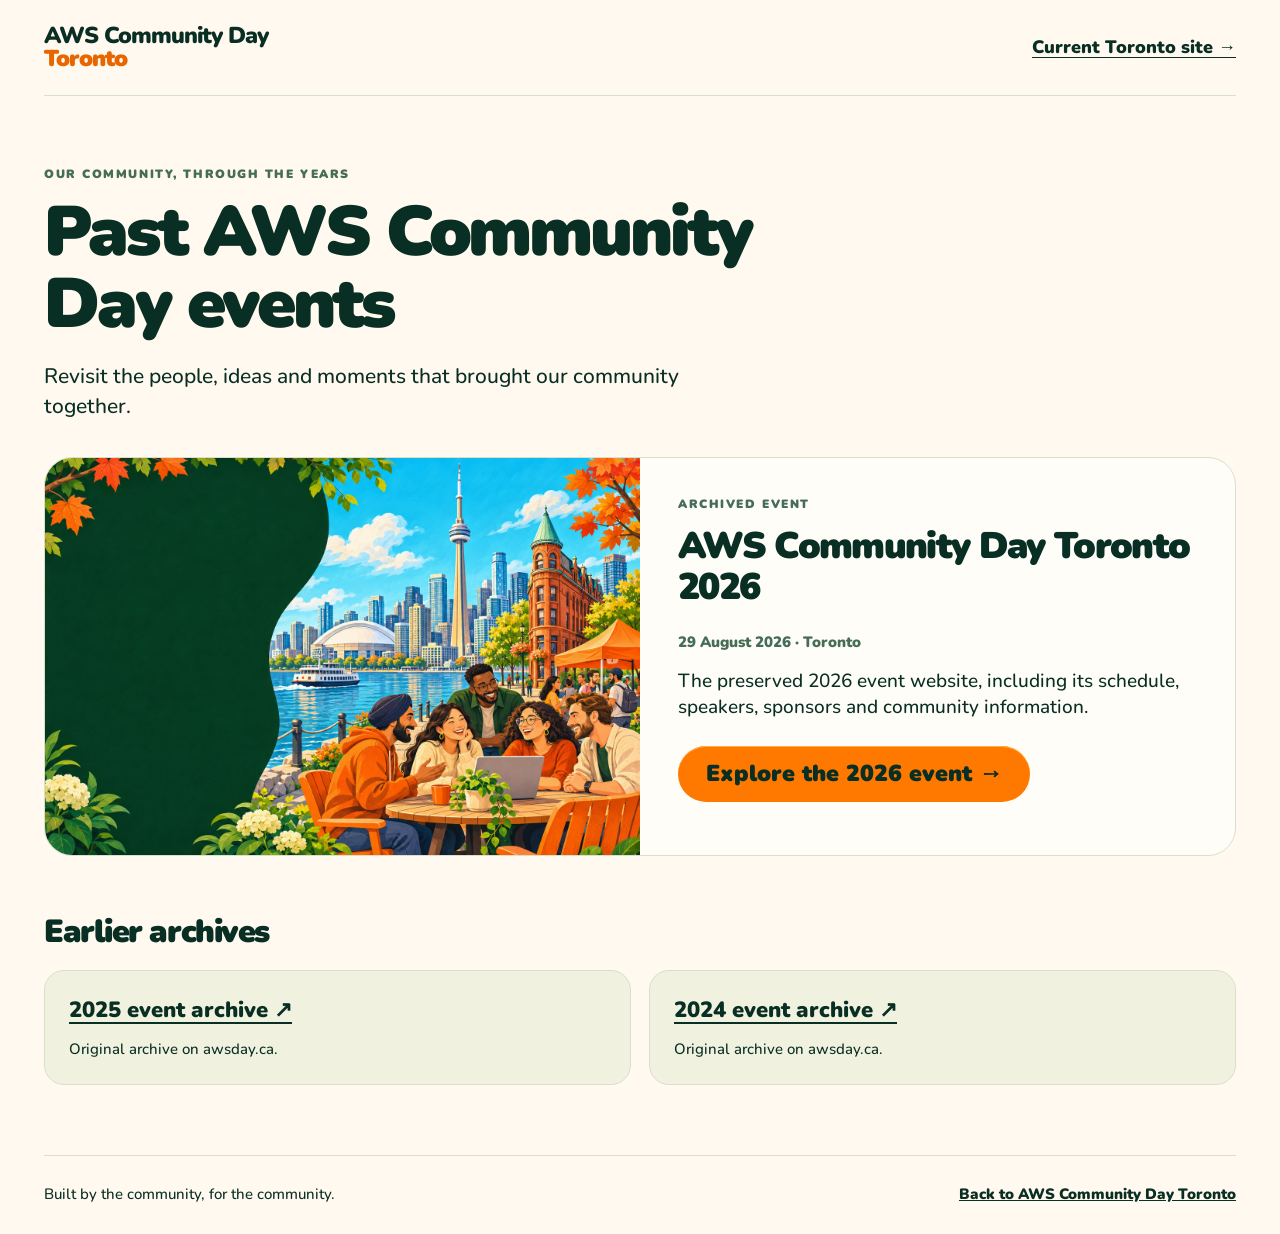
==== past-events/index.html @ c648989a "Archive Toronto 2026 event website and add past events navigation" ====
<!doctype html>
<html lang="en-CA">
<head>
<meta charset="utf-8"><meta name="viewport" content="width=device-width,initial-scale=1">
<title>Past AWS Community Day events | Toronto</title>
<meta name="description" content="Explore past AWS Community Day events, including the archived Toronto 2026 event website, schedule, speakers and sponsors.">
<link rel="canonical" href="https://toronto.awsday.ca/past-events/">
<link rel="icon" href="../favicon.svg" type="image/svg+xml"><link rel="stylesheet" href="../styles.css">
<style>
.archive-header{display:flex;justify-content:space-between;align-items:center;gap:24px;padding:25px 0;border-bottom:1px solid #d8dfcb}.archive-header a{font-weight:900;text-underline-offset:4px}.archive-heading{padding:70px 0 36px;max-width:800px}.archive-heading h1{font-size:clamp(40px,6vw,70px);margin:14px 0 22px}.archive-heading p{font-size:21px;max-width:650px}.archive-feature{display:grid;grid-template-columns:1fr 1fr;overflow:hidden;border:1px solid #d8dfcb;border-radius:28px;background:#fffdf8;margin:0 0 60px}.archive-feature img{width:100%;height:100%;min-height:320px;object-fit:cover;object-position:75% center}.archive-feature-copy{padding:38px}.archive-feature h2{font-size:37px;line-height:1.1;margin:12px 0 20px}.archive-feature p{font-size:19px;margin:14px 0 25px}.archive-date{font-size:15px;font-weight:900;color:#466d55}.archive-older{margin-bottom:70px}.archive-older h2{font-size:32px;margin-bottom:22px}.archive-older ul{list-style:none;padding:0;display:grid;grid-template-columns:1fr 1fr;gap:18px}.archive-older li{padding:24px;border:1px solid #d8dfcb;border-radius:20px;background:#f0f2df}.archive-older a{font-size:22px;font-weight:900;text-underline-offset:5px}.archive-older p{font-size:15px;margin-top:12px}.archive-foot{padding:28px 0;border-top:1px solid #d8dfcb;display:flex;justify-content:space-between;gap:18px;flex-wrap:wrap;font-size:15px}.archive-foot a{font-weight:900}@media(max-width:760px){.archive-header{gap:16px}.archive-header .brand{font-size:16px}.archive-header>a:last-child{font-size:14px;text-align:right}.archive-heading{padding-top:42px}.archive-feature{grid-template-columns:1fr}.archive-feature img{height:240px;min-height:0}.archive-feature-copy{padding:27px}.archive-feature h2{font-size:32px}.archive-older ul{grid-template-columns:1fr}.archive-feature .button{font-size:18px;padding:15px 20px}}
</style></head>
<body><a class="skip-link" href="#main">Skip to content</a>
<header class="archive-header content-width"><a class="brand" href="../" aria-label="AWS Community Day Toronto home"><span>AWS Community Day<br><strong>Toronto</strong></span></a><a href="../">Current Toronto site &rarr;</a></header>
<main id="main" class="content-width"><div class="archive-heading"><span class="eyebrow">Our community, through the years</span><h1>Past AWS Community Day events</h1><p>Revisit the people, ideas and moments that brought our community together.</p></div>
<article class="archive-feature"><img src="../assets/hero.jpg" alt="Illustrated Toronto waterfront and cloud community" width="1536" height="1024"><div class="archive-feature-copy"><span class="eyebrow">Archived event</span><h2>AWS Community Day Toronto 2026</h2><span class="archive-date">29 August 2026 &middot; Toronto</span><p>The preserved 2026 event website, including its schedule, speakers, sponsors and community information.</p><a class="button" href="2026/">Explore the 2026 event &rarr;</a></div></article>
<section class="archive-older" aria-labelledby="earlier-title"><h2 id="earlier-title">Earlier archives</h2><ul><li><a href="https://awsday.ca/past-events/2025/index.html" target="_blank" rel="noopener noreferrer">2025 event archive &nearr;</a><p>Original archive on awsday.ca.</p></li><li><a href="https://awsday.ca/past-events/2024/index.html" target="_blank" rel="noopener noreferrer">2024 event archive &nearr;</a><p>Original archive on awsday.ca.</p></li></ul></section></main>
<footer class="archive-foot content-width"><span>Built by the community, for the community.</span><a href="../">Back to AWS Community Day Toronto</a></footer></body></html>
---- styles.css ----
@font-face{font-family:Nunito;src:url('assets/nunito-latin.woff2') format('woff2');font-weight:400 1000;font-display:swap}
:root{--cream:#fff9ef;--green:#073b29;--deep:#092e23;--orange:#ff7900;--ink:#12352b;--peach:#ffe1d0;--yellow:#fff0b8;--blue:#bdeafa;--lime:#e2edbf;--content:1240px;color-scheme:light}
*{box-sizing:border-box}html{scroll-behavior:smooth;scroll-padding-top:112px}body{margin:0;background:var(--cream);color:var(--deep);font:500 18px/1.45 Nunito,'Arial Rounded MT Bold',Arial,sans-serif;-webkit-font-smoothing:antialiased}button,a{-webkit-tap-highlight-color:transparent}button{font:inherit;color:inherit;cursor:pointer}a{color:inherit}button{border:0}button:disabled{cursor:default}a,button,summary{touch-action:manipulation}a:focus-visible,button:focus-visible,summary:focus-visible{outline:3px solid #087aaf;outline-offset:5px}a:hover{color:#ad4b00}.icon{width:25px;height:25px;flex-shrink:0;vertical-align:middle}.content-width{max-width:var(--content);margin-inline:auto;width:calc(100% - 88px)}h1,h2,h3,p{margin:0}h1,h2,h3{font-weight:1000;line-height:1.02;letter-spacing:-.045em}h2{font-size:clamp(34px,3.4vw,49px)}h3{font-size:32px}p{line-height:1.4}.skip-link{position:fixed;left:20px;top:-80px;background:var(--cream);padding:12px;z-index:99}.skip-link:focus{top:10px}
.site-header{position:sticky;top:0;z-index:20;background:rgba(255,249,239,.97);border-bottom:1px solid #e9e5d5;box-shadow:0 1px 0 #ffffff60}.header-inner{max-width:1440px;min-height:110px;margin:auto;display:flex;align-items:center;gap:26px;padding:17px 36px}.brand{display:flex;gap:12px;align-items:center;text-decoration:none;line-height:.98;font-weight:1000;font-size:23px;letter-spacing:-1px;flex-shrink:0}.brand strong{color:#e86600;font-weight:1000}.brand .brand-cloud{height:63px;width:69px;color:var(--orange);stroke-width:1.3}.desktop-nav{display:flex;align-items:center;gap:21px;margin-left:auto}.desktop-nav a,.desktop-nav button{font-size:15px;font-weight:900;white-space:nowrap;text-decoration:none;background:transparent;padding:10px 0}.desktop-nav button:hover{color:#ac4b00}.header-actions{display:flex;align-items:center;gap:20px}.button{display:inline-flex;align-items:center;justify-content:center;gap:15px;background:var(--orange);color:var(--deep);padding:14px 28px;border-radius:100px;font-weight:1000;font-size:23px;line-height:1.2;text-decoration:none;box-shadow:inset 0 1px 0 #ffb03c;transition:transform .18s,background .18s,box-shadow .18s}.button:hover{background:#ff920b;color:var(--deep);transform:translateY(-2px);box-shadow:0 6px 18px #d15c0020}.button-small{font-size:16px;padding:12px 20px;white-space:nowrap}.button-large{padding:16px 30px}.button .icon{stroke-width:2.5}.city-switch{display:flex;align-items:center;gap:6px;border:1px solid #c8cec4;box-shadow:0 2px 5px #183a2911;border-radius:12px;background:#fffdf8;font-size:14px;font-weight:900;padding:10px}.city-switch .icon{width:17px;height:17px}.city-switch:hover{background:#edf2e1}.menu-toggle{display:none;background:transparent;padding:10px}.mobile-nav{padding:10px 24px 20px;border-top:1px solid #e4e8da}.mobile-nav:not([hidden]){display:grid;grid-template-columns:repeat(3,1fr);gap:8px}.mobile-nav a,.mobile-nav button{padding:12px 8px;background:#f0f1df;border-radius:8px;text-decoration:none;text-align:center;font-weight:900;font-size:15px}
.hero{position:relative;isolation:isolate;min-height:625px;overflow:hidden;background:var(--green)}.hero-art{position:absolute;inset:0;width:100%;height:100%;object-fit:cover;object-position:center;z-index:-2}.hero:before{content:'';position:absolute;inset:0;z-index:-1;background:linear-gradient(90deg,#073b2940 24%,#073b29eb 38%,#073b29c7 46%,transparent 66%)}.hero-inner{max-width:var(--content);width:calc(100% - 88px);min-height:625px;margin:auto;display:flex;align-items:center;padding:64px 0 74px}.hero-copy{color:var(--cream);width:55%;max-width:680px;position:relative}.hero-kicker{display:inline-block;letter-spacing:.13em;font-size:12px;font-weight:900;text-transform:uppercase;margin-bottom:20px;color:#e3edc9}.hero h1{font-size:clamp(46px,4.8vw,70px);line-height:.99;letter-spacing:-.035em;text-shadow:0 2px 8px #032c2518}.hero h1 span{color:#ff920b;font-size:1.12em;display:inline-block;margin-top:3px}.hero-tagline{font-size:clamp(25px,2.6vw,37px);font-weight:1000;letter-spacing:-1px;line-height:1.1;margin-top:16px}.event-status{display:flex;gap:11px;align-items:center;font-size:20px;margin-top:24px}.hero-cta{display:inline-flex;align-items:center;margin-top:25px;position:relative}.hero-wave{position:absolute;bottom:-1px;width:100%;height:46px;pointer-events:none}.sparks{display:inline-block;position:relative;width:33px;height:38px;vertical-align:middle;margin-left:14px}.sparks i{position:absolute;width:7px;height:22px;background:#ff9000;border-radius:5px;transform-origin:center;left:8px;top:0;transform:rotate(29deg)}.sparks i:nth-child(2){transform:rotate(65deg);left:20px;top:12px;height:24px}.sparks i:nth-child(3){transform:rotate(100deg);left:20px;top:29px;height:17px}.hero-cta .sparks{position:absolute;left:100%;top:-12px}
.community-section{display:grid;grid-template-columns:1.05fr 1.8fr;gap:46px;align-items:center;padding:44px 0 56px}.community-intro h2{position:relative;max-width:370px}.community-intro .sparks{position:absolute;right:-12px;bottom:12px}.community-intro p{font-size:22px;margin-top:18px;max-width:360px;letter-spacing:-.35px}.pillars{display:grid;grid-template-columns:repeat(3,1fr);gap:18px}.pillar{border-radius:28px;min-height:228px;padding:25px 18px 24px;text-align:center;transition:transform .2s}.pillar:hover{transform:translateY(-5px)}.pillar>.icon{width:54px;height:54px;stroke-width:1.9;margin-bottom:8px}.pillar h3{font-size:32px;margin-bottom:10px}.pillar p{font-size:18px;line-height:1.25;max-width:170px;margin:auto}.learn{background:var(--peach)}.learn>.icon{color:#f27600}.connect{background:var(--yellow)}.connect>.icon{color:#f58b00}.build{background:var(--blue)}.build>.icon{color:#0074ba}
.story-section{display:grid;grid-template-columns:1fr 1fr;gap:44px;align-items:center;padding:12px 0 62px}.community-photo{margin:0;position:relative;overflow:hidden;border-radius:28px;align-self:stretch;min-height:310px}.community-photo img{position:absolute;width:100%;height:100%;object-fit:cover;object-position:center 70%}.community-photo figcaption{position:absolute;bottom:0;left:0;right:0;font-size:11px;background:linear-gradient(transparent,#082f27d9);color:white;padding:38px 20px 14px;font-weight:800}.story-copy h2{position:relative;font-size:clamp(32px,3vw,43px);line-height:1.04;max-width:600px;margin-bottom:20px}.story-copy .sparks{width:25px;height:30px;transform:scale(.7);margin-left:4px;position:absolute;top:-12px;right:-2px}.story-copy h3{font-size:clamp(23px,2.2vw,30px);letter-spacing:-.7px;margin-bottom:12px}.story-copy p{font-size:22px;line-height:1.35;max-width:510px}.activity-tags{display:flex;gap:10px;flex-wrap:wrap;margin:20px 0 15px}.tag{display:inline-flex;align-items:center;gap:8px;padding:10px 13px;border-radius:14px;font-size:16px;font-weight:1000}.tag:hover{box-shadow:0 0 0 2px #104c3533}.talks{background:var(--peach)}.talks .icon{color:#e76d00}.workshops{background:var(--lime)}.workshops .icon{color:#1a741e}.community{background:var(--blue)}.community .icon{color:#0074ba}.text-link{display:inline-flex;align-items:center;gap:8px;font-size:14px;font-weight:900;text-underline-offset:4px}.text-link .icon{width:19px;height:19px}
.join-section{position:relative;isolation:isolate;background:#e4efcb;border-radius:55px 70px 45px 60px;min-height:260px;overflow:hidden;text-align:center;margin-top:5px;margin-bottom:68px}.join-landscape{position:absolute;inset:0;z-index:-1;background:radial-gradient(ellipse at center,#f2f4d8,transparent 75%)}.join-landscape>svg:first-child{position:absolute;width:100%;height:100%;inset:0}.join-copy{position:relative;padding:42px 80px 50px}.join-copy h2{font-size:clamp(30px,3.5vw,48px);line-height:1.1;margin-bottom:23px}.join-copy .sparks{margin-left:10px;transform:scale(.75)}.landscape-cloud{position:absolute;width:60px;height:50px;color:white;stroke-width:1.5;opacity:.9}.cloud-one{left:11%;top:28px}.cloud-two{right:7%;top:42px}.pine{position:absolute;color:#286d49;width:90px;height:150px;bottom:-16px}.pine-one{left:-15px}.pine-two{left:40px;width:70px;height:120px}.pine-three{right:10px;width:110px;height:180px}.mobile-break{display:none}
.faq-section{display:grid;grid-template-columns:1fr 1.5fr;gap:60px;padding-bottom:50px}.eyebrow{display:block;color:#466d55;font-size:12px;font-weight:1000;text-transform:uppercase;letter-spacing:.13em;margin-bottom:13px}.faq-heading h2{font-size:39px}.faq-items details{border-bottom:1px solid #cfd7c4}.faq-items summary{list-style:none;cursor:pointer;font-size:18px;font-weight:900;padding:16px 35px 16px 0;position:relative}.faq-items summary::-webkit-details-marker{display:none}.faq-items summary:after{content:'+';position:absolute;right:4px;top:13px;font-size:25px;font-weight:700;color:#397b50}.faq-items details[open] summary:after{content:'−'}.faq-items details p{font-size:16px;line-height:1.6;padding:0 30px 18px 0}.site-footer{border-top:1px solid #d8dfcb;padding-top:27px;padding-bottom:27px}.footer-top{display:flex;align-items:center;justify-content:space-between;gap:30px}.footer-brand{display:flex;align-items:center;gap:17px;font-size:18px;letter-spacing:-.4px;font-weight:1000;text-decoration:none}.footer-brand .icon{width:48px;height:43px;color:var(--orange);stroke-width:1.5}.site-footer nav{display:flex;gap:32px}.site-footer nav button{padding:10px 0;background:transparent;font-size:15px;font-weight:800}.site-footer nav button:hover{color:#a84a00}.footer-bottom{display:flex;justify-content:space-between;gap:20px;color:#5d7364;font-size:12px;padding-top:24px}
dialog{border:1px solid #d8decf;border-radius:30px;background:var(--cream);color:var(--deep);padding:48px;width:calc(100% - 36px);max-width:600px;max-height:85dvh;box-shadow:0 25px 100px #001a2159}dialog::backdrop{background:#062e27b8;backdrop-filter:blur(5px)}dialog h2{font-size:42px;padding-right:5px;margin-bottom:22px}dialog p{font-size:19px;margin:14px 0}dialog .button{margin:12px 0;font-size:18px;max-width:100%}dialog .panel-note{font-size:14px;line-height:1.6}.dialog-close{position:absolute;right:17px;top:16px;background:#e6edda;border-radius:50%;padding:9px;display:grid;place-items:center}.dialog-close:hover{background:#d5e1c6}.panel-list{padding:12px 0}.panel-list p{display:flex;gap:14px;font-size:17px;align-items:center}.panel-list .icon{color:#b95800}.status-line{padding:15px;border-radius:12px;background:#e8edda;font-size:16px!important;font-weight:900}.city-list{display:grid;gap:10px;margin:24px 0}.city-list a{display:flex;align-items:center;gap:12px;padding:15px;border:1px solid #cedac5;border-radius:14px;text-decoration:none;font-weight:900;background:#f4f4e5}.city-list a>.icon:last-child{margin-left:auto}.city-list a[aria-current]{background:#e1edcc}.current-city{font-size:12px;font-weight:700;margin-left:auto;color:#506942}body.dialog-open{overflow:hidden}
@media(min-width:1600px){.hero{min-height:720px}.hero-inner{min-height:720px}.hero-art{object-position:center 48%}}
@media(max-width:1240px){.header-inner{gap:17px;padding-inline:25px}.brand{font-size:20px;gap:8px}.brand .brand-cloud{width:53px}.desktop-nav{gap:15px}.desktop-nav a,.desktop-nav button{font-size:14px}.header-actions{gap:10px}.header-updates{padding:12px 14px}.community-section{gap:35px}.community-intro .sparks{right:-6px}.pillar{padding-inline:13px}.story-section{gap:30px}.story-copy p{font-size:20px}.tag{padding:10px;font-size:14px}.hero-copy{width:57%}}
@media(max-width:1050px){.desktop-nav{display:none}.header-actions{margin-left:auto}.menu-toggle{display:block}.header-inner{min-height:95px}.brand{font-size:21px}.hero-inner,.hero{min-height:600px}.hero h1{font-size:54px}.hero-copy{width:61%}.hero-art{object-position:53% center}.community-section{grid-template-columns:1fr 1.6fr;gap:25px}.community-intro h2{font-size:38px}.community-intro p{font-size:20px}.community-intro .sparks{right:-13px;transform:scale(.7)}.pillars{gap:12px}.pillar{min-height:220px;border-radius:23px}.pillar h3{font-size:28px}.pillar p{font-size:16px}.story-copy h2{font-size:35px}.story-copy h3{font-size:25px}.story-copy .sparks{display:none}.story-copy p{font-size:19px}.join-copy{padding-inline:45px}.join-copy h2{font-size:39px}.join-copy .sparks{display:none}.footer-brand{font-size:16px}.site-footer nav{gap:20px}}
@media(max-width:760px){html{scroll-padding-top:90px}.content-width{width:calc(100% - 40px)}.header-inner{padding:10px 20px;min-height:85px;gap:12px}.brand{font-size:17px;letter-spacing:-.6px;gap:8px}.brand .brand-cloud{width:44px;height:47px}.header-updates{display:none}.city-switch{padding:8px;font-size:12px;gap:4px}.city-switch .icon{width:14px}.menu-toggle{padding:7px}.header-actions{gap:7px}.hero{min-height:0;padding-top:0}.hero-inner{width:calc(100% - 44px);min-height:490px;align-items:flex-start;padding:45px 0 56px}.hero-art{position:relative;inset:auto;display:block;width:100%;height:340px;object-fit:cover;object-position:80% 60%;z-index:-2}.hero:before{display:none}.hero-inner{position:relative;min-height:0}.hero-copy{width:100%;max-width:none}.hero-kicker{margin-bottom:16px;font-size:11px}.hero h1{font-size:clamp(43px,8.8vw,65px);line-height:1}.hero-tagline{font-size:30px}.event-status{font-size:17px;gap:8px;margin-top:22px}.hero .button{font-size:22px}.hero-wave{height:25px}.community-section{grid-template-columns:1fr;gap:28px;padding:34px 0 40px}.community-intro h2{font-size:41px;max-width:330px}.community-intro h2 br{display:none}.community-intro p{font-size:20px;max-width:100%;margin-top:12px}.community-intro p br{display:none}.community-intro .sparks{right:8px;bottom:9px}.pillars{gap:12px}.pillar{min-height:204px;padding:21px 10px;border-radius:22px}.pillar>.icon{width:44px;height:44px}.pillar h3{font-size:26px}.pillar p{font-size:15px;line-height:1.35}.story-section{grid-template-columns:1fr;gap:26px;padding:0 0 38px}.community-photo{min-height:290px}.story-copy h2{font-size:37px;margin-bottom:15px}.story-copy h3{font-size:26px}.story-copy p{font-size:20px}.activity-tags{gap:9px}.tag{font-size:15px;padding:10px 14px}.join-section{border-radius:33px;min-height:274px;margin-bottom:43px}.join-copy{padding:41px 20px 62px}.join-copy h2{font-size:36px;line-height:1.04;margin-bottom:20px}.mobile-break{display:block}.join-copy .button{font-size:21px;padding:14px 23px}.cloud-one{left:8%;top:10px;width:35px}.cloud-two{right:5%;top:60px;width:35px}.pine-three{width:80px;height:130px;right:-10px;bottom:-15px}.pine-two{left:4px;width:45px;height:90px}.pine-one{left:-28px;width:70px;height:120px}.faq-section{grid-template-columns:1fr;gap:15px;padding-bottom:35px}.faq-heading h2{font-size:36px}.faq-items summary{font-size:17px;padding-block:16px}.footer-top{align-items:flex-start;flex-direction:column;gap:17px}.footer-brand{font-size:16px;gap:12px}.footer-brand .icon{width:40px;height:40px}.site-footer nav{gap:30px;margin-left:1px}.footer-bottom{flex-direction:column;gap:8px;padding-top:20px}.site-footer{padding-top:22px;padding-bottom:25px}dialog{padding:42px 25px 27px;border-radius:24px}dialog h2{font-size:34px}dialog p{font-size:18px}.dialog-close{padding:7px}.hero-art{height:300px}}
@media(max-width:400px){.header-inner{padding-inline:12px}.brand{font-size:15px;gap:6px}.brand .brand-cloud{width:37px}.city-switch{font-size:11px;padding:7px}.header-actions{gap:2px}.hero-art{height:240px}.hero-inner{padding-top:33px}.hero h1{font-size:43px}.hero-tagline{font-size:27px}.community-intro h2{font-size:36px;max-width:290px}.community-intro .sparks{right:0}.pillars{gap:8px}.pillar{padding:20px 8px;border-radius:18px}.pillar h3{font-size:23px}.pillar p{font-size:13px}.pillar>.icon{width:37px;height:37px}.tag{padding:10px;font-size:14px}.tag .icon{width:21px}.community-photo{min-height:240px}.join-copy h2{font-size:32px}}
@media(prefers-reduced-motion:reduce){html{scroll-behavior:auto}*,*:before,*:after{transition:none!important;animation:none!important}}

/* Keep the longest city label within a 320px phone header. */
@media(max-width:360px){.header-inner{gap:6px}.brand{font-size:14px;gap:5px}.brand .brand-cloud{width:32px}.city-switch>.icon:first-child{display:none}}

/* Footer archive link shares the existing navigation style. */
.site-footer nav{flex-wrap:wrap;justify-content:flex-end;column-gap:24px;row-gap:4px}.site-footer nav a{padding:10px 0;text-decoration:none;font-size:15px;font-weight:800}.site-footer nav a:hover{color:#a84a00}
@media(max-width:760px){.site-footer nav{justify-content:flex-start;column-gap:24px}}
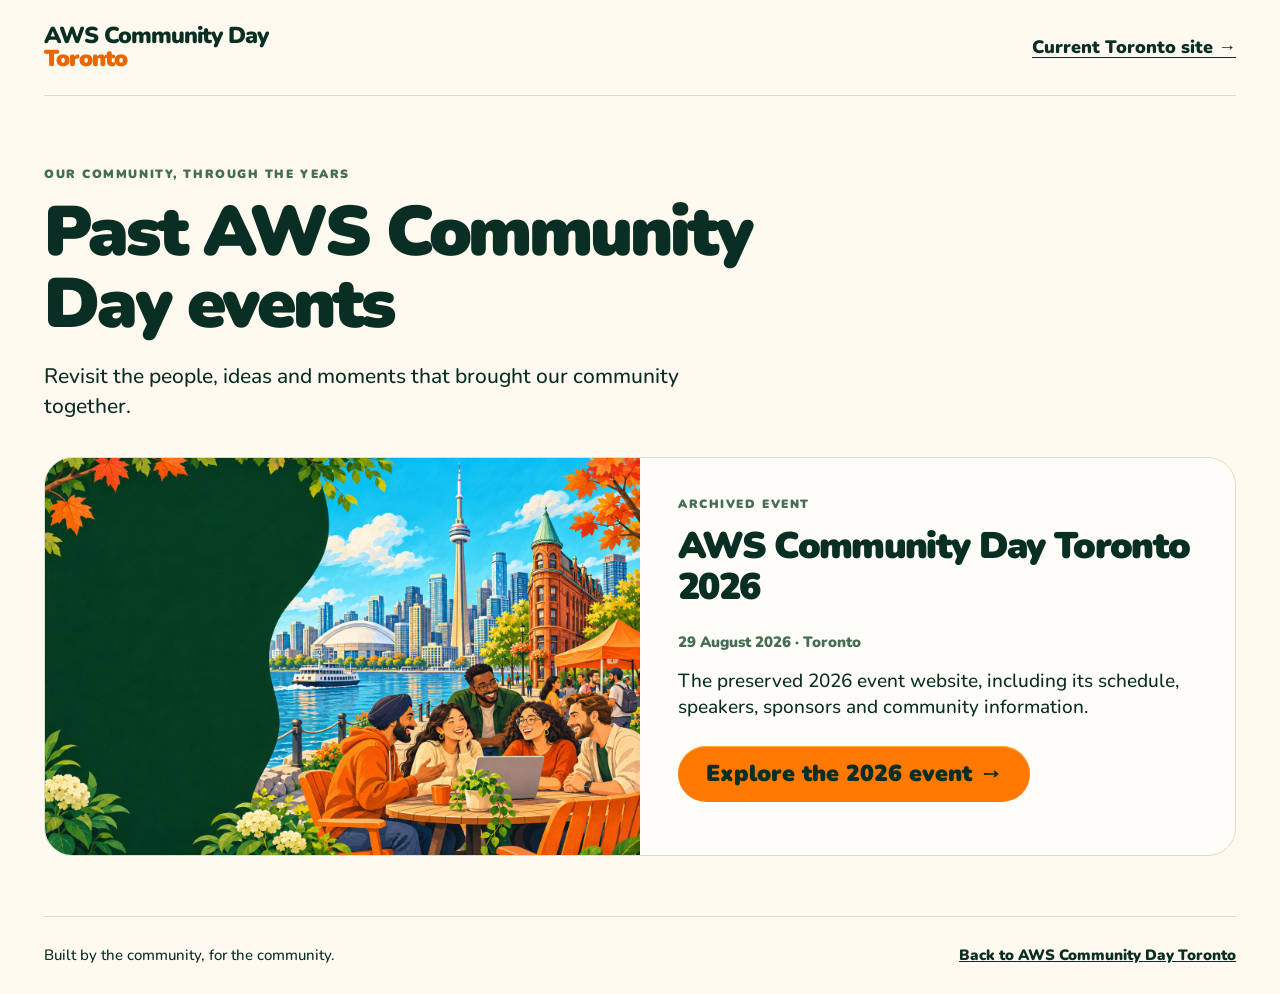
==== commit fa9fa974: "Remove Vancouver events from Toronto archive navigation" ====
--- a/past-events/index.html
+++ b/past-events/index.html
@@ -13,5 +13,5 @@
 <header class="archive-header content-width"><a class="brand" href="../" aria-label="AWS Community Day Toronto home"><span>AWS Community Day<br><strong>Toronto</strong></span></a><a href="../">Current Toronto site &rarr;</a></header>
 <main id="main" class="content-width"><div class="archive-heading"><span class="eyebrow">Our community, through the years</span><h1>Past AWS Community Day events</h1><p>Revisit the people, ideas and moments that brought our community together.</p></div>
 <article class="archive-feature"><img src="../assets/hero.jpg" alt="Illustrated Toronto waterfront and cloud community" width="1536" height="1024"><div class="archive-feature-copy"><span class="eyebrow">Archived event</span><h2>AWS Community Day Toronto 2026</h2><span class="archive-date">29 August 2026 &middot; Toronto</span><p>The preserved 2026 event website, including its schedule, speakers, sponsors and community information.</p><a class="button" href="2026/">Explore the 2026 event &rarr;</a></div></article>
-<section class="archive-older" aria-labelledby="earlier-title"><h2 id="earlier-title">Earlier archives</h2><ul><li><a href="https://awsday.ca/past-events/2025/index.html" target="_blank" rel="noopener noreferrer">2025 event archive &nearr;</a><p>Original archive on awsday.ca.</p></li><li><a href="https://awsday.ca/past-events/2024/index.html" target="_blank" rel="noopener noreferrer">2024 event archive &nearr;</a><p>Original archive on awsday.ca.</p></li></ul></section></main>
+</main>
 <footer class="archive-foot content-width"><span>Built by the community, for the community.</span><a href="../">Back to AWS Community Day Toronto</a></footer></body></html>
